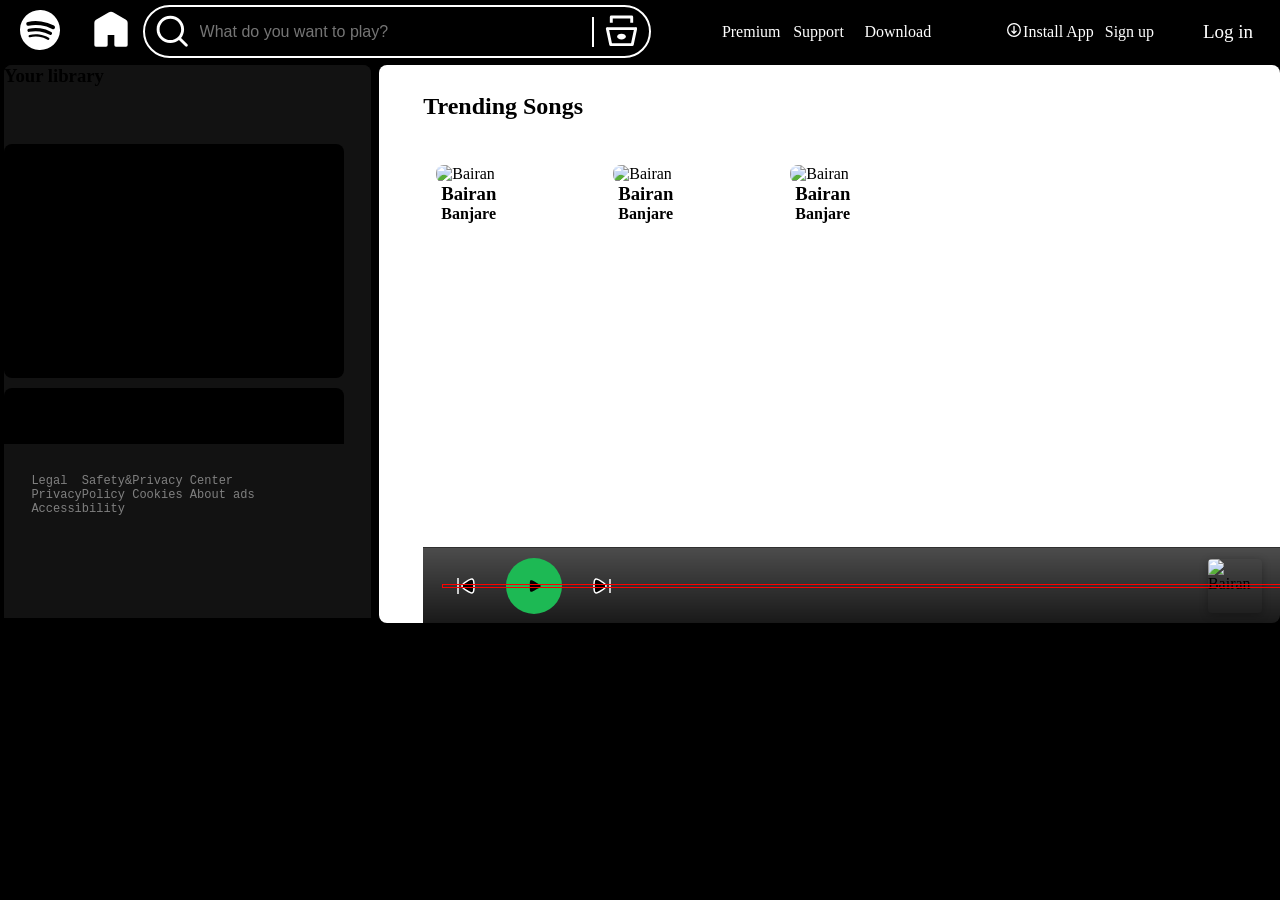
==== index.html @ ab555f73 "seekbar" ====
<!DOCTYPE html>
<html lang="en">

<head>
    <meta charset="UTF-8">
    <meta name="viewport" content="width=device-width, initial-scale=1.0">
    <title>Document</title>
    <link rel="stylesheet" href="style.css">
    <link rel="stylesheet" href="utility.css">
</head>

<body>
    <nav>
        <div class="nav">
            <ul>
                <li>
                    <div class="logo">
                        <img src="logo.svg" alt="spotify">
                    </div>
                </li>
                <li>
                    <div class="home"><img src="home.svg" alt="home"></div>
                </li>
                <li>
                    <div class="outline ">
                        <img src="search/search.svg" alt="search">
                        <input type="text" placeholder="What do you want to play?">
                        <div class="line1"></div>
                        <img src="search/send.svg" alt="send">
                    </div>
                </li>
                <li id="links">
                <li>Premium</li>
                <li>Support</li>
                <li>Download</li>
                </li>

                <li>
                    <div id="line"></div>
                </li>
                <li id="install"><img src="install.svg" alt="install">Install App</li>
                <li>Sign up</li>
                <li>
                    <div class="login">Log in</div>
                </li>
            </ul>
        </div>

        </div>
    </nav>
    <div class="container flex">
        <div class="left ">
            <div class="heading">
                <h3>Your library</h3>
            </div>
            <div class="options">
                <div class="Cplay">
                    <div class="songList">
                        <ul>
                            
                        </ul>
                    </div>
                </div>
                <div class="Bpodcast">

                </div>
            </div>
            <div class="guide">
                <pre>  Legal  Safety&Privacy Center 
  PrivacyPolicy Cookies About ads
  Accessibility
                </pre>

            </div>

        </div>


        <div class="right ">
            <h2>Trending Songs</h2>
            <div class="spotifyPlaylist">
                <div class="cardContainer">
                    <div class="card">
                        <svg xmlns="http://www.w3.org/2000/svg" style="width:48px;height:48px;" viewBox="0 0 24 24">
                            <circle cx="12" cy="12" r="12" fill="#1DB954" />
                            <path d="M9.5 7.5v9l7.5-4.5-7.5-4.5z" fill="black" />
                        </svg>
                        <img src="https://i.scdn.co/image/ab67616d00001e02cdce9a38222807fa703b4396" alt="Bairan">
                        <h3>Bairan</h3>
                        <h4>Banjare</h4>
                    </div>
                    <div class="card">
                        <svg xmlns="http://www.w3.org/2000/svg" style="width:48px;height:48px;" viewBox="0 0 24 24">
                            <circle cx="12" cy="12" r="12" fill="#1DB954" />
                            <path d="M9.5 7.5v9l7.5-4.5-7.5-4.5z" fill="black" />
                        </svg>
                        <img src="https://i.scdn.co/image/ab67616d00001e02cdce9a38222807fa703b4396" alt="Bairan">
                        <h3>Bairan</h3>
                        <h4>Banjare</h4>
                    </div>
                    <div class="card">

                        <svg xmlns="http://www.w3.org/2000/svg" style="width:48px;height:48px;" viewBox="0 0 24 24">
                            <circle cx="12" cy="12" r="12" fill="#1DB954" />
                            <path d="M9.5 7.5v9l7.5-4.5-7.5-4.5z" fill="black" />
                        </svg>
                        <img src="https://i.scdn.co/image/ab67616d00001e02cdce9a38222807fa703b4396" alt="Bairan">
                        <h3>Bairan</h3>
                        <h4>Banjare</h4>
                    </div>
                </div>
            </div>
            <div class="playbar">
                <div class="seekbar">
                    <div class="circle">
                        
                    </div>
                </div>
                <div class="prev">
                    <svg xmlns="http://www.w3.org/2000/svg" viewBox="0 0 24 24" width="24" height="24"
                        color="currentColor" fill="black" stroke="currentColor" stroke-width="1.5"
                        stroke-linejoin="round">
                        <path
                            d="M8.06492 12.6258C8.31931 13.8374 9.67295 14.7077 12.3802 16.4481C15.3247 18.3411 16.797 19.2876 17.9895 18.9229C18.3934 18.7994 18.7654 18.5823 19.0777 18.2876C20 17.4178 20 15.6118 20 12C20 8.38816 20 6.58224 19.0777 5.71235C18.7654 5.41773 18.3934 5.20057 17.9895 5.07707C16.797 4.71243 15.3247 5.6589 12.3802 7.55186C9.67295 9.29233 8.31931 10.1626 8.06492 11.3742C7.97836 11.7865 7.97836 12.2135 8.06492 12.6258Z" />
                        <path d="M4 4L4 20" />
                    </svg>
                </div>
                <div class="play">
                    <svg xmlns="http://www.w3.org/2000/svg" viewBox="0 0 24 24" width="40" height="40"
                        color="currentColor" fill="none" stroke="#141B34" stroke-width="0">

                        <path
                            d="M9.5 11.1998V12.8002C9.5 14.3195 9.5 15.0791 9.95576 15.3862C10.4115 15.6932 11.0348 15.3535 12.2815 14.6741L13.7497 13.8738C15.2499 13.0562 16 12.6474 16 12C16 11.3526 15.2499 10.9438 13.7497 10.1262L12.2815 9.32594C11.0348 8.6465 10.4115 8.30678 9.95576 8.61382C9.5 8.92086 9.5 9.6805 9.5 11.1998Z"
                            fill="currentColor" />
                    </svg>
                </div>
                <div class="next">
                    <svg xmlns="http://www.w3.org/2000/svg" viewBox="0 0 24 24" width="24" height="24"
                        color="currentColor" fill="black" stroke="currentColor" stroke-width="1.5">
                        <path
                            d="M15.9351 12.6258C15.6807 13.8374 14.327 14.7077 11.6198 16.4481C8.67528 18.3411 7.20303 19.2876 6.01052 18.9229C5.60662 18.7994 5.23463 18.5823 4.92227 18.2876C4 17.4178 4 15.6118 4 12C4 8.38816 4 6.58224 4.92227 5.71235C5.23463 5.41773 5.60662 5.20057 6.01052 5.07707C7.20304 4.71243 8.67528 5.6589 11.6198 7.55186C14.327 9.29233 15.6807 10.1626 15.9351 11.3742C16.0216 11.7865 16.0216 12.2135 15.9351 12.6258Z" />
                        <path d="M20 5V19" />
                    </svg>
                </div>
                <div class="thumb">
                    <img src="https://i.scdn.co/image/ab67616d00001e02cdce9a38222807fa703b4396" alt="Bairan">

                </div>


            </div>
        </div>


    </div>
</body>
<script src="script.js"></script>

</html>
---- style.css ----
*{
    margin: 0;
    padding: 0;
}
body{
    background-color: black;
    /* color: white;
    /* width: 100vw;
    height: 100vh; */
}
.nav{
    width: 100%;
    height: 60px;
    margin-top: 5px;
    /* background-color: black; */
}
.nav ul{
    display: flex;
    justify-content:space-between;
    align-items:center;
}
.nav ul > :not(:nth-child(3)) {
    filter: invert(1);
    flex: 1;
}
.nav ul li{
    list-style-type: none;
    
}
.logo img{
    /* filter: invert(1); */
    width: 40px;
    margin-left: 20px;;
}
ul .home{
    /* filter: invert(1); */
    width: 40px;
    margin-left: 20px;
}
#line{
    width: 2px;
    height: 30px;
    margin-left: 10px;
    background-color: rgb(255, 255, 255);
}
#install {
    
    white-space: nowrap;
    margin-right: 11px;
}
#install img{
    width: 14px;
    margin-right: 2px;
}
.line1{
    width: 2px;
    height: 30px;
    margin-left: 10px;
    background-color: rgb(255, 255, 255);
}


/* search bar */
.outline {
    border: 2px solid rgb(255, 255, 255);
    width: 504px;
    height: 49px;
    border-radius: 30px;
    display: flex;
    justify-content: space-between;
    align-items: center;
}
.outline input{
    flex: 1;        
    border: none;
    outline: none;
    background: transparent;
    font-size: 16px;
}
.outline img{
    filter: invert(1);
    width: 35px;
    margin: 10px;
}
.login{
    font-size: 19px;
    width: 104px;
    display: flex;
    justify-content: center;
    align-items: center;
    height: 46px;
    background-color: rgb(255, 255, 255);
    border-radius: 20px;
}

/* main */
.left {
    width: 30vw;
    height: 553px;
    background-color: #121212;
    border-radius: 8px 8px 0 0;
    margin-left: 4px;
}
.left .heading{
    width: 100%;
    height: 79px;
    border-radius: 8px 8px 0 0;
    background-color: #121212;
}
.left.heading h3{
    color: white;
}
.left .options{
    overflow-y:scroll;
    overflow-x: hidden;
    background-color: #121212;
    width: 100%;
    height: 300px;

}


.options .Cplay{
    color: white;
    background-color: black;
    width: 340px;
    height: 234px;
    margin-bottom: 10px;
    border-radius: 8px;
    overflow-y: scroll;
}
.options .Bpodcast{
    background-color: black;
    width: 340px;;
    height: 223px;
    border-radius: 8px;
}
.guide{
    background-color: #121212;
    color: grey;
    padding: 20px 10px 0px 13px;
    display: flex;
    align-items: center;
    font-size:small;
    font-weight: 200;
}
.guide pre{
    margin-top: 10px;
}
.guide2{
    padding:20px;
    position: relative;
    display: flex;
    align-items: center;
    font-size:small;
    font-weight: 200;
}
.guide.button{
    display: flex;
    justify-content: center;
    align-items: center;
    border: 1px solid black;
    width: 78px;
    height: 27px;
    border-radius: 16px;
    position: absolute;
    top: 61px;
    right: 265px;
}
.guide a {
    color: rgb(198, 162, 162);
    margin-left: 10px;
    text-decoration: none;
}
.guide2 a:hover{
    text-decoration: underline;
}

.right{
    margin-left: 8px;
    padding: 28px 0px 44px 44px;
    border-radius: 8px;
    width: 70vw;
    height: 486px;
    background-color: rgb(255, 255, 255);
    position: relative;
}

.cardContainer{
    gap: 3px;
    padding-top: 32px;
    display: flex;
    
}

.card {
    position:relative;
    border-radius: 12px;
    width: 148px;
    padding: 13px;
}
.card svg{
    position: absolute;
    top: 107px;
    right: 18px;
    opacity: 0;

}

.card:hover svg{  
    opacity: 100%;
}
.card:hover{
    background-color: #0000001a;
}



.card h3,h4{
    margin-left: 5px;
}
.card img {
    border-radius: 8px;
    width: 100%;
    object-fit: contain;
}


::-webkit-scrollbar {
    width: 11px;
}


::-webkit-scrollbar-track {
    background: transparent;
}


::-webkit-scrollbar-thumb {
    background: rgba(255, 255, 255, 0.3);
}

::-webkit-scrollbar-thumb:hover {
    background: rgba(255, 255, 255, 0.6);
}
.playbar{
    display: flex;
    gap: 16px;
    align-items: center;
    justify-content: flex-start;
    position: absolute;
    bottom: 0;
    width: 91%;
    height: 43px;
    padding: 16px 19px;
    background: linear-gradient(180deg, rgba(0, 0, 0, 0.7) 0%, rgba(0, 0, 0, 0.9) 100%);
    border-top: 1px solid rgba(255, 255, 255, 0.1);
}
.seekbar{
    position: absolute;
    height: 2px;
    width: 100%;
    border:1px solid red;
}


.prev, .play, .next {
    display: flex;
    align-items: center;
    justify-content: center;
    cursor: pointer;
    transition: all 0.2s ease;
    border-radius: 50%;
}

.prev, .next {
    width: 48px;
    height: 48px;
    color: white;
}

.prev:hover, .next:hover {
    background-color: rgba(255, 255, 255, 0.1);
    transform: scale(1.1);
}

.play {
    width: 56px;
    height: 56px;
    background-color: #1DB954;
    color: black;
}

.play:hover {
    background-color: #1ed760;
    transform: scale(1.08);
}

.play svg {
    width: 40px;
    height: 40px;
    display: block;
}

.prev svg, .next svg {
    width: 24px;
    height: 24px;
    display: block;
}

.thumb {
    margin-left: auto;
    display: flex;
    align-items: center;
    gap: 12px;
}

.thumb img{
    width: 54px;
    height: 54px;
    border-radius: 4px;
    box-shadow: 0 2px 8px rgba(0, 0, 0, 0.3);
}
.songList li { 
    border: 1px solid white;
    display: flex;
    justify-content:space-between;
    align-items: center;
    padding: 12px 0px;
}
---- utility.css ----
.border{
    border: 2px solid red;
    margin: 3px;
}
.flex{
    display: flex;
}
.justify-center{
    justify-content: center;
}
.items-center{
    align-items: center;
}
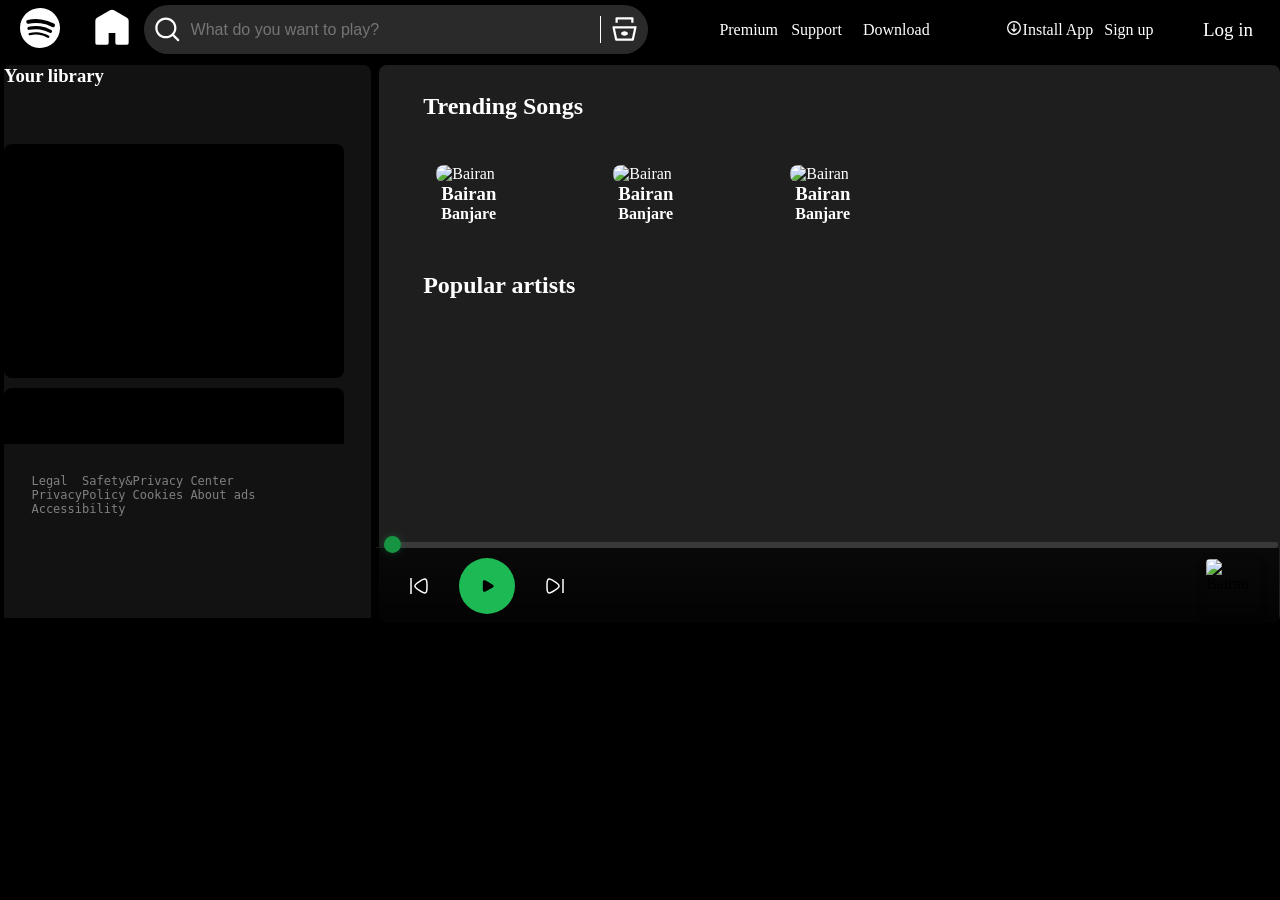
==== commit e4f6023c: "seekbar upgraded" ====
--- a/index.html
+++ b/index.html
@@ -110,6 +110,13 @@
                     </div>
                 </div>
             </div>
+            <Br></Br>
+            <h2>Popular artists</h2>
+            <div class="photos">
+                
+            </div>
+
+
             <div class="playbar">
                 <div class="seekbar">
                     <div class="circle">
--- a/style.css
+++ b/style.css
@@ -53,8 +53,8 @@
     margin-right: 2px;
 }
 .line1{
-    width: 2px;
-    height: 30px;
+    width: 1px;
+    height: 27px;
     margin-left: 10px;
     background-color: rgb(255, 255, 255);
 }
@@ -62,7 +62,7 @@
 
 /* search bar */
 .outline {
-    border: 2px solid rgb(255, 255, 255);
+    background-color: #2a2a2a;
     width: 504px;
     height: 49px;
     border-radius: 30px;
@@ -79,7 +79,7 @@
 }
 .outline img{
     filter: invert(1);
-    width: 35px;
+    width: 27px;
     margin: 10px;
 }
 .login{
@@ -107,7 +107,7 @@
     border-radius: 8px 8px 0 0;
     background-color: #121212;
 }
-.left.heading h3{
+.heading h3{
     color: white;
 }
 .left .options{
@@ -182,8 +182,11 @@
     border-radius: 8px;
     width: 70vw;
     height: 486px;
-    background-color: rgb(255, 255, 255);
+    background-color: rgb(31, 30, 30);
     position: relative;
+}
+.right h2{
+    color: white;
 }
 
 .cardContainer{
@@ -194,6 +197,7 @@
 }
 
 .card {
+    color: white;
     position:relative;
     border-radius: 12px;
     width: 148px;
@@ -211,7 +215,7 @@
     opacity: 100%;
 }
 .card:hover{
-    background-color: #0000001a;
+    background-color:#b9b4b424;
 }
 
 
@@ -245,12 +249,13 @@
 }
 .playbar{
     display: flex;
+    right: 1px;
     gap: 16px;
     align-items: center;
     justify-content: flex-start;
     position: absolute;
     bottom: 0;
-    width: 91%;
+    width: 96%;
     height: 43px;
     padding: 16px 19px;
     background: linear-gradient(180deg, rgba(0, 0, 0, 0.7) 0%, rgba(0, 0, 0, 0.9) 100%);
@@ -258,9 +263,24 @@
 }
 .seekbar{
     position: absolute;
-    height: 2px;
-    width: 100%;
-    border:1px solid red;
+    height: 6px;
+    width: 99%;
+    background-color: rgba(255, 255, 255, 0.12);
+    border-radius: 999px;
+    top: -6px;
+    right: 1px;
+}
+
+.circle{
+    position: absolute;
+    top: -6px;
+    width: 17px;
+    height: 17px;
+    background-color: #169442;
+    border-radius: 50%;
+    left: 0;
+    transition: left 0.08s ease;
+    box-shadow: 0 0 8px rgba(25, 150, 80, 0.35);
 }
 
 
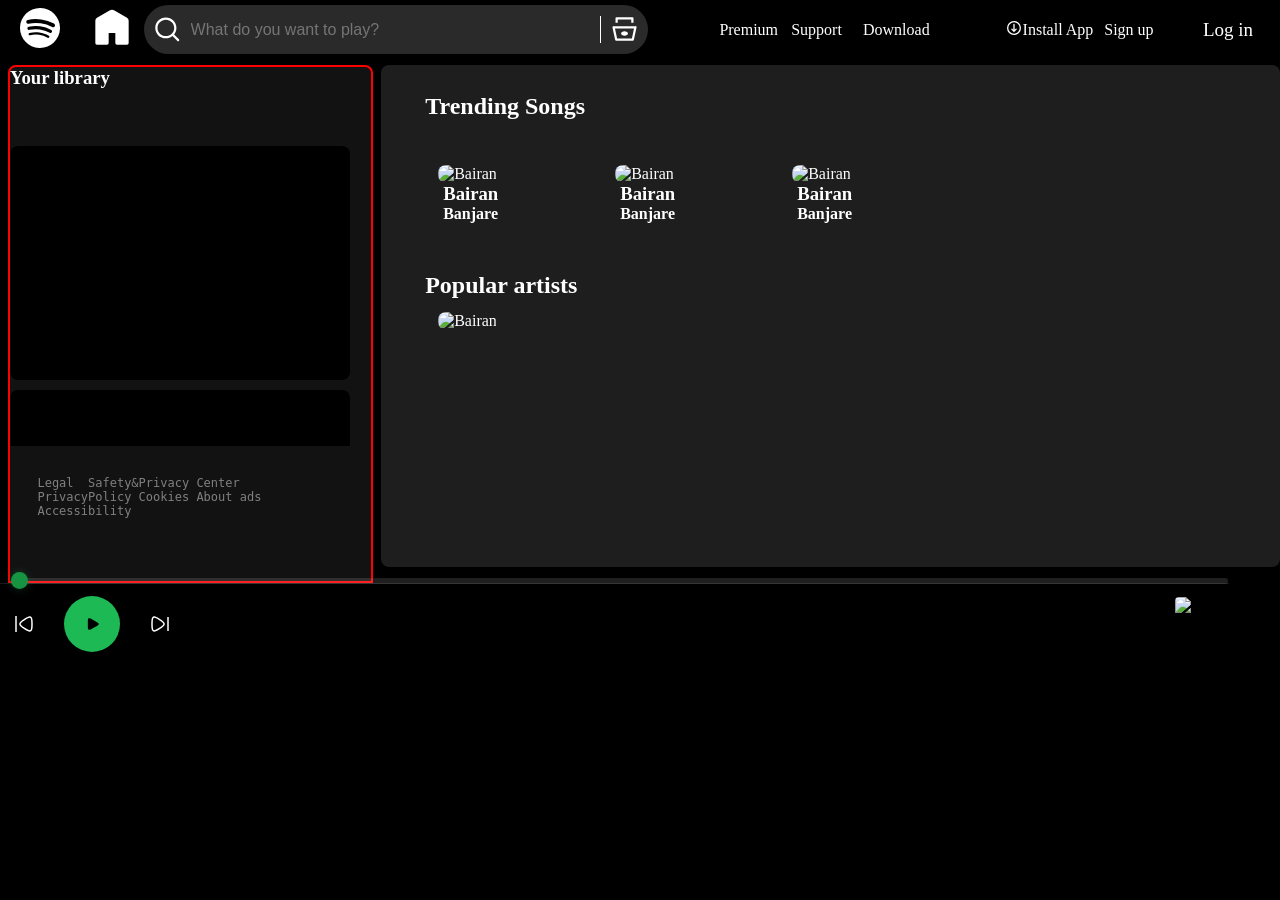
==== commit d2ee32fc: "alignment  changed" ====
--- a/index.html
+++ b/index.html
@@ -112,12 +112,28 @@
             </div>
             <Br></Br>
             <h2>Popular artists</h2>
-            <div class="photos">
-                
+            
+                    <div class="card">
+
+                        <svg xmlns="http://www.w3.org/2000/svg" style="width:48px;height:48px;" viewBox="0 0 24 24">
+                            <circle cx="12" cy="12" r="12" fill="#1DB954" />
+                            <path d="M9.5 7.5v9l7.5-4.5-7.5-4.5z" fill="black" />
+                        </svg>
+                        <img src="https://i.scdn.co/image/ab67616d00001e02cdce9a38222807fa703b4396" alt="Bairan">
+                        
+                    </div>
+                </div>
+            </div>
             </div>
 
 
-            <div class="playbar">
+            
+        </div>
+
+
+    </div>
+
+    <div class="playbar">
                 <div class="seekbar">
                     <div class="circle">
                         
@@ -156,10 +172,6 @@
 
 
             </div>
-        </div>
-
-
-    </div>
 </body>
 <script src="script.js"></script>
 
--- a/style.css
+++ b/style.css
@@ -95,11 +95,12 @@
 
 /* main */
 .left {
+    border: 2px solid red;
     width: 30vw;
-    height: 553px;
+    height: 514px;
     background-color: #121212;
     border-radius: 8px 8px 0 0;
-    margin-left: 4px;
+    margin-left: 8px;
 }
 .left .heading{
     width: 100%;
@@ -180,10 +181,11 @@
     margin-left: 8px;
     padding: 28px 0px 44px 44px;
     border-radius: 8px;
-    width: 70vw;
-    height: 486px;
+    width: 71vw;
+    height: 430px;
     background-color: rgb(31, 30, 30);
     position: relative;
+    overflow-y: scroll;
 }
 .right h2{
     color: white;
@@ -247,20 +249,19 @@
 ::-webkit-scrollbar-thumb:hover {
     background: rgba(255, 255, 255, 0.6);
 }
-.playbar{
-    display: flex;
-    right: 1px;
+.playbar {
+    
+    display: flex;
     gap: 16px;
     align-items: center;
-    justify-content: flex-start;
-    position: absolute;
-    bottom: 0;
+    justify-content: space-between;
+    position: relative;
     width: 96%;
-    height: 43px;
-    padding: 16px 19px;
-    background: linear-gradient(180deg, rgba(0, 0, 0, 0.7) 0%, rgba(0, 0, 0, 0.9) 100%);
+    height: 79px;
+    background: linear-gradient(180deg, rgb(0 0 0) 0%, rgb(0 0 0) 100%);
     border-top: 1px solid rgba(255, 255, 255, 0.1);
 }
+
 .seekbar{
     position: absolute;
     height: 6px;
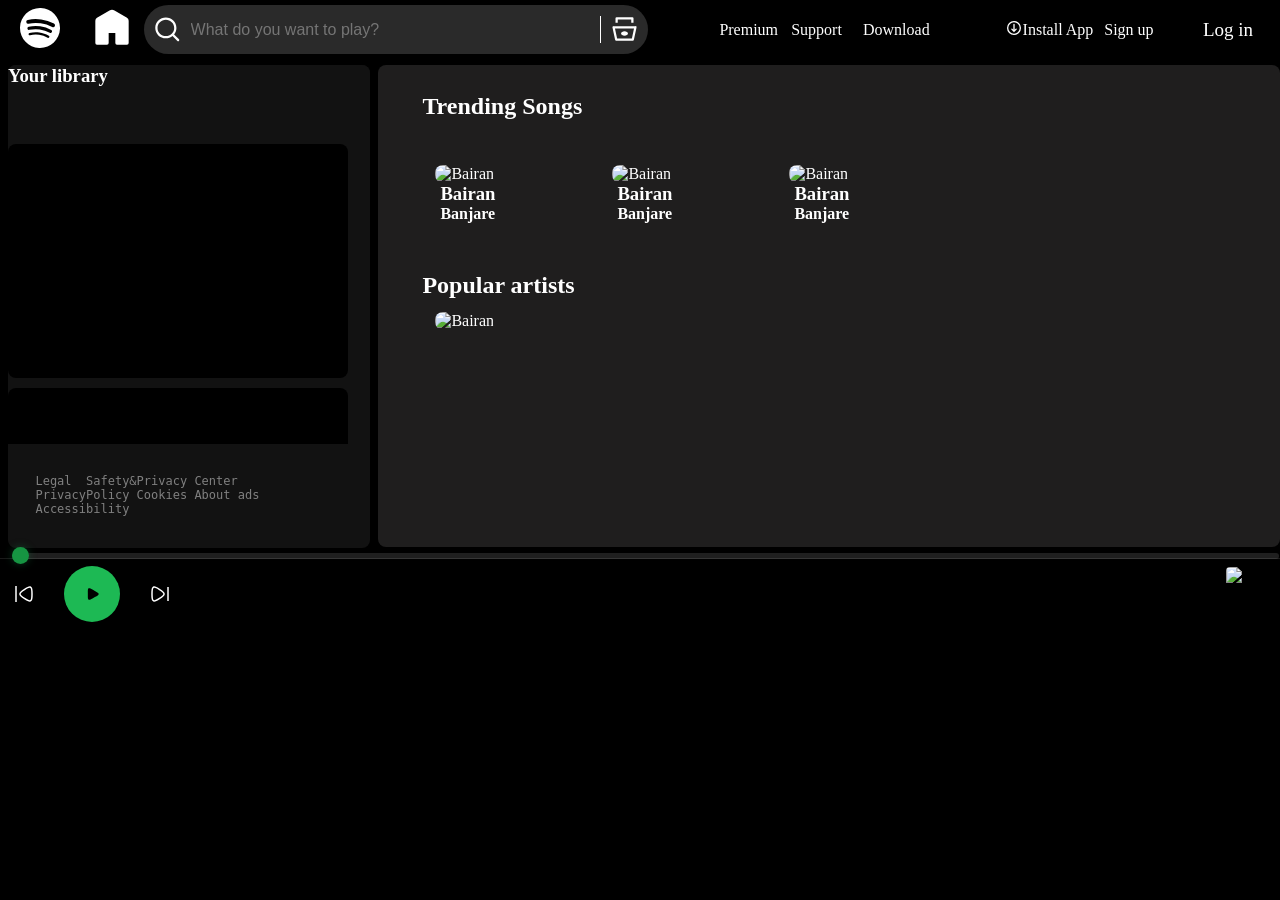
==== commit 073a8dd4: "alignment fixed" ====
--- a/index.html
+++ b/index.html
@@ -113,7 +113,7 @@
             <Br></Br>
             <h2>Popular artists</h2>
             
-                    <div class="card">
+                    <div class="card shape" id="pArt">
 
                         <svg xmlns="http://www.w3.org/2000/svg" style="width:48px;height:48px;" viewBox="0 0 24 24">
                             <circle cx="12" cy="12" r="12" fill="#1DB954" />
--- a/style.css
+++ b/style.css
@@ -95,12 +95,12 @@
 
 /* main */
 .left {
-    border: 2px solid red;
     width: 30vw;
-    height: 514px;
+    height: 483px;
     background-color: #121212;
-    border-radius: 8px 8px 0 0;
+    border-radius: 8px;
     margin-left: 8px;
+    margin-bottom: 10px;
 }
 .left .heading{
     width: 100%;
@@ -182,7 +182,7 @@
     padding: 28px 0px 44px 44px;
     border-radius: 8px;
     width: 71vw;
-    height: 430px;
+    height: 410px;
     background-color: rgb(31, 30, 30);
     position: relative;
     overflow-y: scroll;
@@ -250,14 +250,13 @@
     background: rgba(255, 255, 255, 0.6);
 }
 .playbar {
-    
     display: flex;
     gap: 16px;
     align-items: center;
     justify-content: space-between;
     position: relative;
-    width: 96%;
-    height: 79px;
+    width: 100%;
+    height: 69px;
     background: linear-gradient(180deg, rgb(0 0 0) 0%, rgb(0 0 0) 100%);
     border-top: 1px solid rgba(255, 255, 255, 0.1);
 }
@@ -348,4 +347,5 @@
     justify-content:space-between;
     align-items: center;
     padding: 12px 0px;
-}+}
+
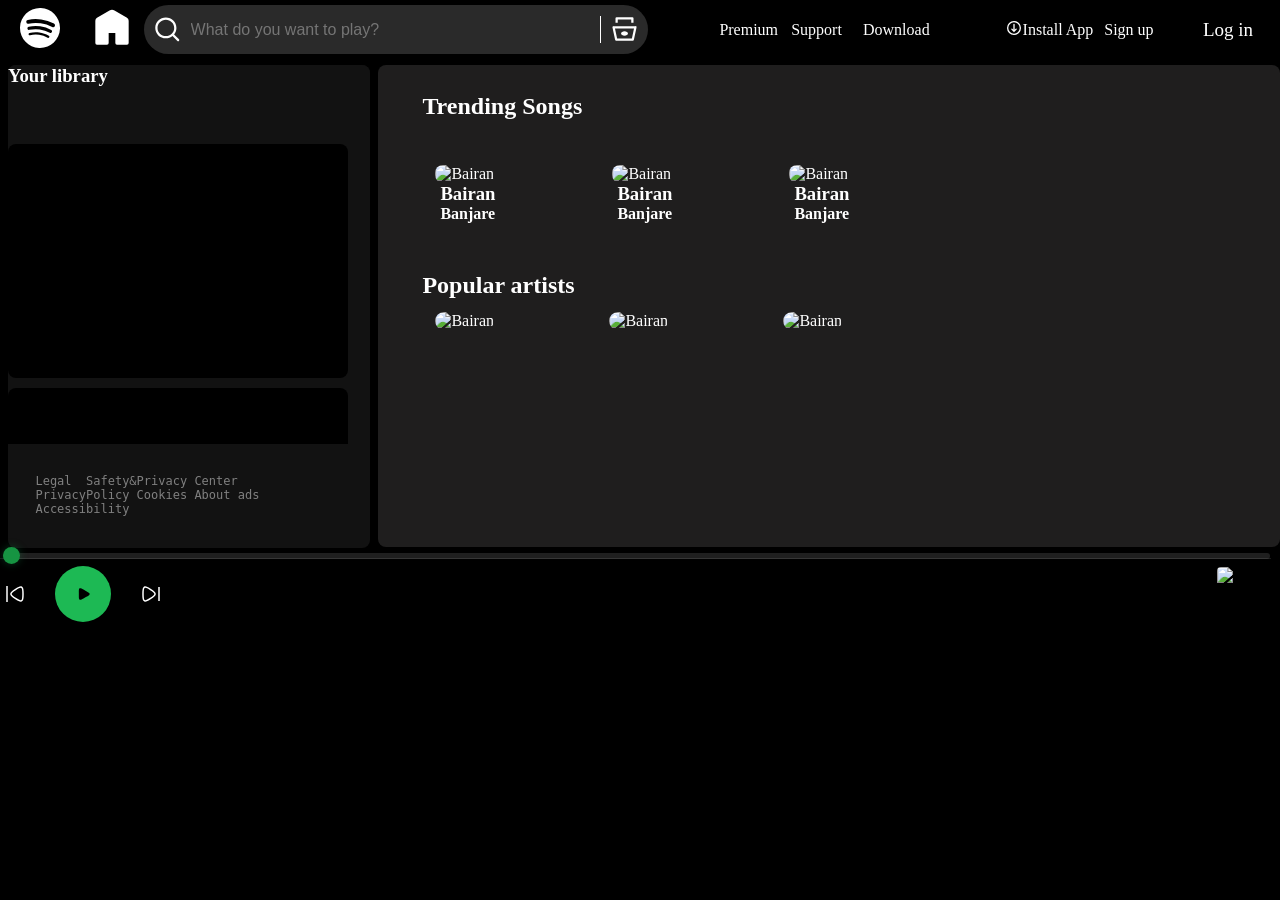
==== commit d7c814f4: "ui optimized" ====
--- a/index.html
+++ b/index.html
@@ -112,7 +112,25 @@
             </div>
             <Br></Br>
             <h2>Popular artists</h2>
-            
+            <div class="Pcontainer">
+                    <div class="card shape" id="pArt">
+
+                        <svg xmlns="http://www.w3.org/2000/svg" style="width:48px;height:48px;" viewBox="0 0 24 24">
+                            <circle cx="12" cy="12" r="12" fill="#1DB954" />
+                            <path d="M9.5 7.5v9l7.5-4.5-7.5-4.5z" fill="black" />
+                        </svg>
+                        <img src="https://i.scdn.co/image/ab67616d00001e02cdce9a38222807fa703b4396" alt="Bairan">
+                        
+                    </div>
+                    <div class="card shape" id="pArt">
+
+                        <svg xmlns="http://www.w3.org/2000/svg" style="width:48px;height:48px;" viewBox="0 0 24 24">
+                            <circle cx="12" cy="12" r="12" fill="#1DB954" />
+                            <path d="M9.5 7.5v9l7.5-4.5-7.5-4.5z" fill="black" />
+                        </svg>
+                        <img src="https://i.scdn.co/image/ab67616d00001e02cdce9a38222807fa703b4396" alt="Bairan">
+                        
+                    </div>
                     <div class="card shape" id="pArt">
 
                         <svg xmlns="http://www.w3.org/2000/svg" style="width:48px;height:48px;" viewBox="0 0 24 24">
@@ -125,7 +143,7 @@
                 </div>
             </div>
             </div>
-
+            
 
             
         </div>
--- a/style.css
+++ b/style.css
@@ -259,6 +259,7 @@
     height: 69px;
     background: linear-gradient(180deg, rgb(0 0 0) 0%, rgb(0 0 0) 100%);
     border-top: 1px solid rgba(255, 255, 255, 0.1);
+    margin-left: -9px;
 }
 
 .seekbar{
@@ -349,3 +350,11 @@
     padding: 12px 0px;
 }
 
+#pArt img{
+    width: 140px;
+    height: 140px;
+    border-radius: 100px;
+}
+.Pcontainer{
+    display: flex;
+}
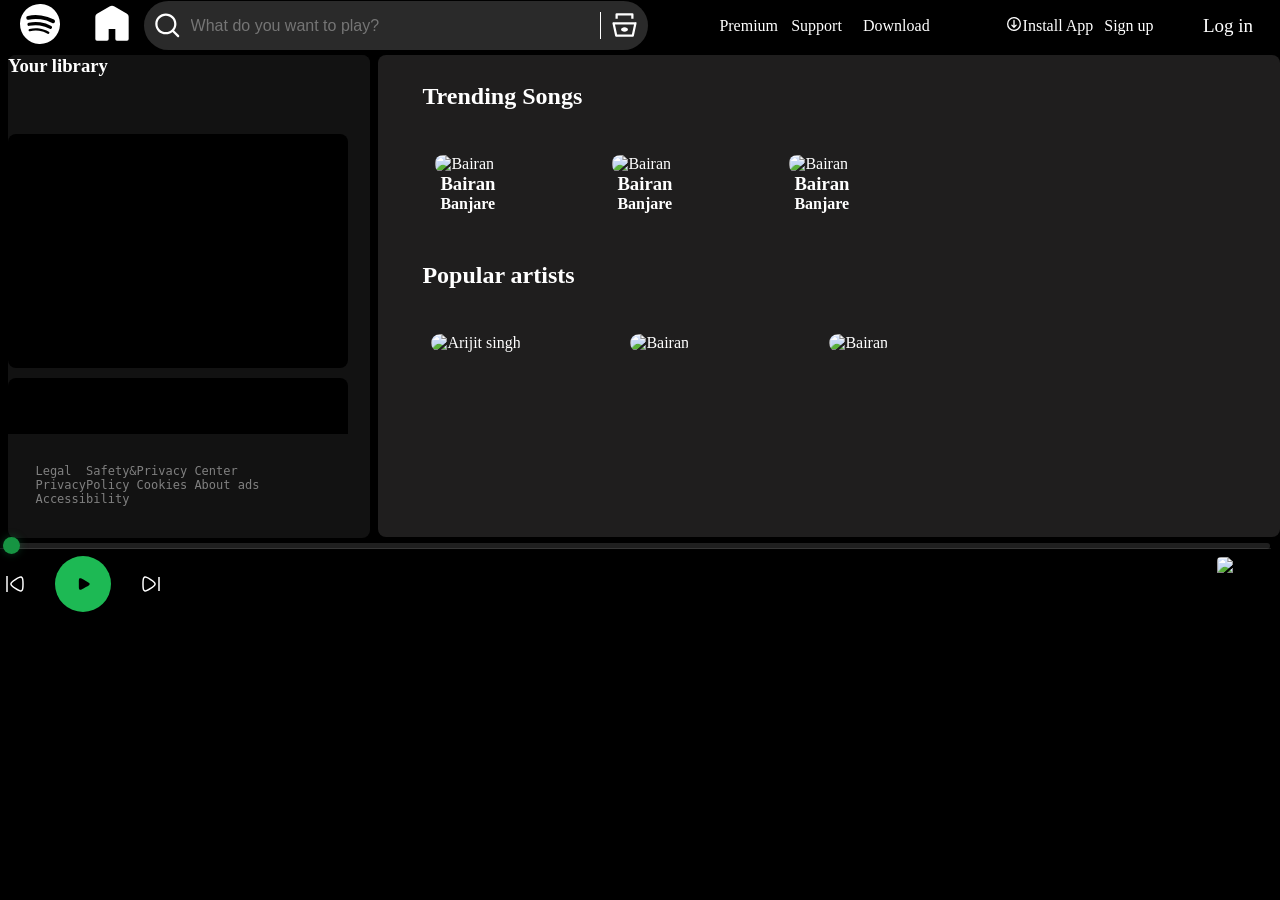
==== commit 0261e2c0: "previous next button fixed making more realistic web pages in look wise" ====
--- a/index.html
+++ b/index.html
@@ -119,7 +119,7 @@
                             <circle cx="12" cy="12" r="12" fill="#1DB954" />
                             <path d="M9.5 7.5v9l7.5-4.5-7.5-4.5z" fill="black" />
                         </svg>
-                        <img src="https://i.scdn.co/image/ab67616d00001e02cdce9a38222807fa703b4396" alt="Bairan">
+                        <img src="https://i.scdn.co/image/ab676161000051745ba2d75eb08a2d672f9b69b7" alt="Arijit singh">
                         
                     </div>
                     <div class="card shape" id="pArt">
--- a/style.css
+++ b/style.css
@@ -9,10 +9,9 @@
     height: 100vh; */
 }
 .nav{
-    width: 100%;
-    height: 60px;
-    margin-top: 5px;
-    /* background-color: black; */
+       width: 100%;
+    height: 54px;
+    margin-top: 1px;
 }
 .nav ul{
     display: flex;
@@ -228,7 +227,7 @@
 .card img {
     border-radius: 8px;
     width: 100%;
-    object-fit: contain;
+    
 }
 
 
@@ -351,10 +350,21 @@
 }
 
 #pArt img{
-    width: 140px;
-    height: 140px;
-    border-radius: 100px;
+    width: 160px;
+    height: 160px;
+    border-radius: 92px;
 }
 .Pcontainer{
     display: flex;
-}+    margin-top: 36px;
+    gap: 20px;
+}
+.Pcontainer .card{
+    color: white;
+    position: relative;
+    border-radius: 19px;
+    width: 161px;
+    height: 204px;
+    padding: 9px;
+}
+
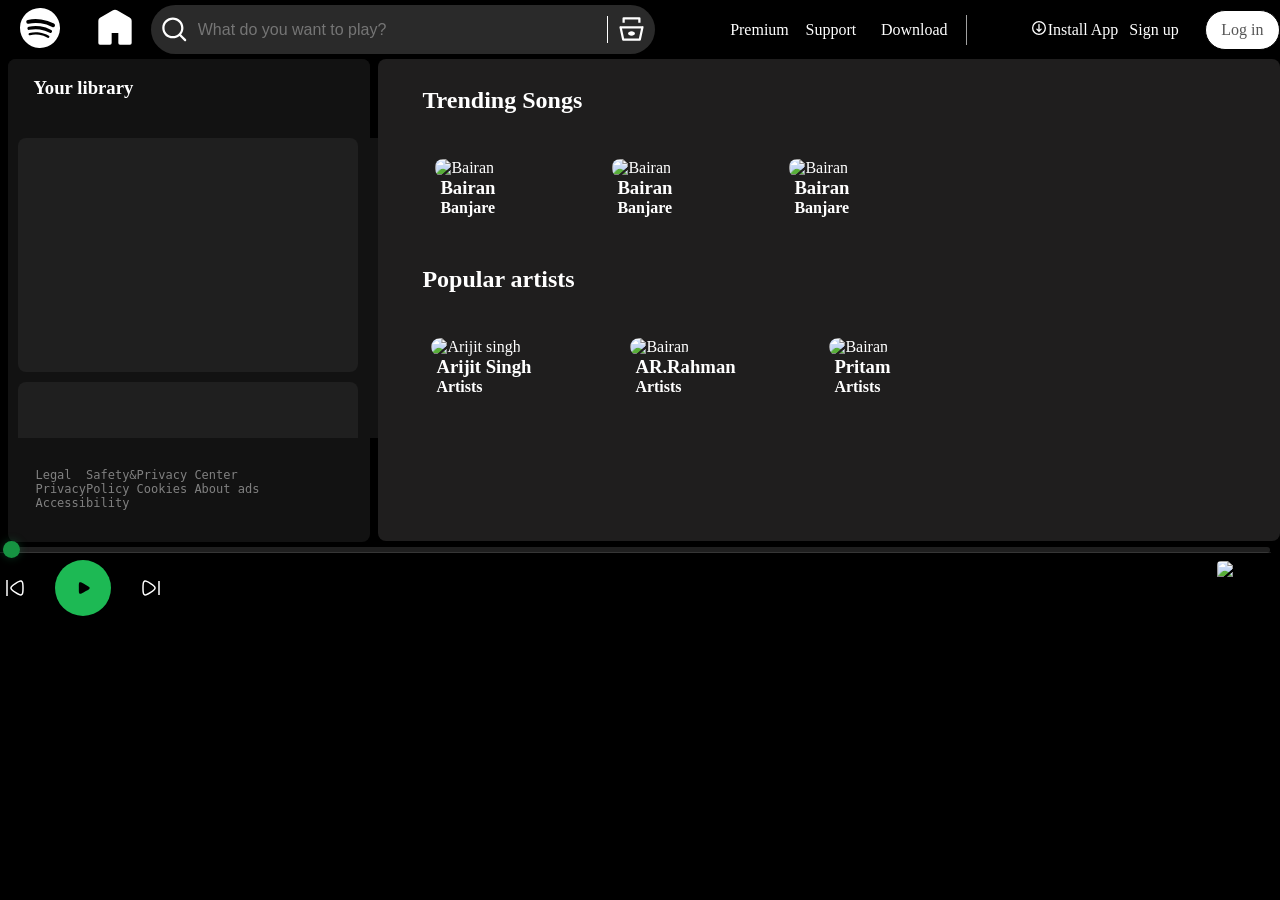
==== commit 9500c217: "login page created" ====
--- a/index.html
+++ b/index.html
@@ -40,7 +40,7 @@
                 </li>
                 <li id="install"><img src="install.svg" alt="install">Install App</li>
                 <li>Sign up</li>
-                <li>
+                <li style="color: black; background-color: white;">
                     <div class="login">Log in</div>
                 </li>
             </ul>
@@ -120,7 +120,8 @@
                             <path d="M9.5 7.5v9l7.5-4.5-7.5-4.5z" fill="black" />
                         </svg>
                         <img src="https://i.scdn.co/image/ab676161000051745ba2d75eb08a2d672f9b69b7" alt="Arijit singh">
-                        
+                        <h3>Arijit Singh</h3>
+                        <h4>Artists</h4>
                     </div>
                     <div class="card shape" id="pArt">
 
@@ -128,8 +129,9 @@
                             <circle cx="12" cy="12" r="12" fill="#1DB954" />
                             <path d="M9.5 7.5v9l7.5-4.5-7.5-4.5z" fill="black" />
                         </svg>
-                        <img src="https://i.scdn.co/image/ab67616d00001e02cdce9a38222807fa703b4396" alt="Bairan">
-                        
+                        <img src="https://i.scdn.co/image/ab67616100005174b19af0ea736c6228d6eb539c" alt="Bairan">
+                        <h3>AR.Rahman</h3>
+                        <h4>Artists</h4>
                     </div>
                     <div class="card shape" id="pArt">
 
@@ -137,8 +139,9 @@
                             <circle cx="12" cy="12" r="12" fill="#1DB954" />
                             <path d="M9.5 7.5v9l7.5-4.5-7.5-4.5z" fill="black" />
                         </svg>
-                        <img src="https://i.scdn.co/image/ab67616d00001e02cdce9a38222807fa703b4396" alt="Bairan">
-                        
+                        <img src="https://i.scdn.co/image/ab67616100005174cb6926f44f620555ba444fca" alt="Bairan">
+                        <h3>Pritam</h3>
+                        <h4>Artists</h4>
                     </div>
                 </div>
             </div>
--- a/style.css
+++ b/style.css
@@ -9,9 +9,9 @@
     height: 100vh; */
 }
 .nav{
-       width: 100%;
+    width: 100%;
     height: 54px;
-    margin-top: 1px;
+    margin-top: 5px;
 }
 .nav ul{
     display: flex;
@@ -37,10 +37,10 @@
     margin-left: 20px;
 }
 #line{
-    width: 2px;
+    width: 1px;
     height: 30px;
     margin-left: 10px;
-    background-color: rgb(255, 255, 255);
+    background-color: rgb(0 0 0 / 63%);
 }
 #install {
     
@@ -82,14 +82,15 @@
     margin: 10px;
 }
 .login{
-    font-size: 19px;
-    width: 104px;
+    border: 1px solid white;
+    background: #000000;
+    padding: 10px;
+    border-radius: 30px;
+    cursor: pointer;
+    color: #aaa;
     display: flex;
     justify-content: center;
-    align-items: center;
-    height: 46px;
-    background-color: rgb(255, 255, 255);
-    border-radius: 20px;
+    padding: 10px;
 }
 
 /* main */
@@ -100,18 +101,24 @@
     border-radius: 8px;
     margin-left: 8px;
     margin-bottom: 10px;
+    position: relative;
 }
 .left .heading{
-    width: 100%;
+        color: white;
     height: 79px;
     border-radius: 8px 8px 0 0;
     background-color: #121212;
 }
 .heading h3{
-    color: white;
-}
+    position: absolute;
+    top: 18px;
+    right: 237px;
+}
+    
+
 .left .options{
-    overflow-y:scroll;
+    margin-left: 10px;
+    overflow-y: scroll;
     overflow-x: hidden;
     background-color: #121212;
     width: 100%;
@@ -121,8 +128,8 @@
 
 
 .options .Cplay{
-    color: white;
-    background-color: black;
+   color: white;
+    background-color: #1f1f1f;
     width: 340px;
     height: 234px;
     margin-bottom: 10px;
@@ -130,8 +137,8 @@
     overflow-y: scroll;
 }
 .options .Bpodcast{
-    background-color: black;
-    width: 340px;;
+    background-color: #1f1f1f;
+    width: 340px;
     height: 223px;
     border-radius: 8px;
 }
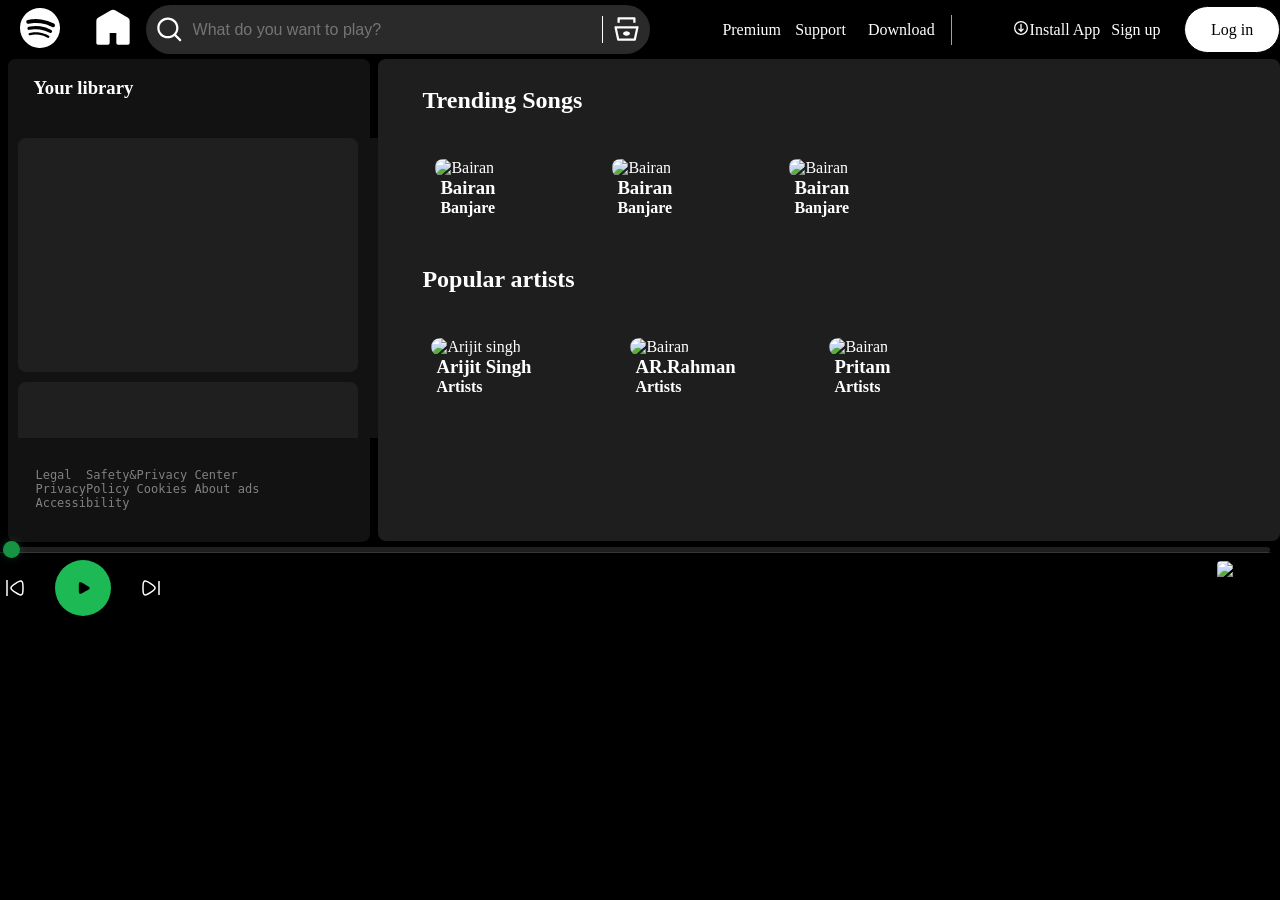
==== commit 9553560f: "sign in sign up connections and pages" ====
--- a/index.html
+++ b/index.html
@@ -41,7 +41,8 @@
                 <li id="install"><img src="install.svg" alt="install">Install App</li>
                 <li>Sign up</li>
                 <li style="color: black; background-color: white;">
-                    <div class="login">Log in</div>
+                    <div class="login">
+                        <a href="login.html">Log in</a></div>
                 </li>
             </ul>
         </div>
--- a/style.css
+++ b/style.css
@@ -86,11 +86,17 @@
     background: #000000;
     padding: 10px;
     border-radius: 30px;
+    width: 74px;
     cursor: pointer;
+    height: 25px;
     color: #aaa;
     display: flex;
     justify-content: center;
-    padding: 10px;
+    align-items: center;
+}
+.login a{
+    text-decoration: none;
+    color: white;
 }
 
 /* main */
